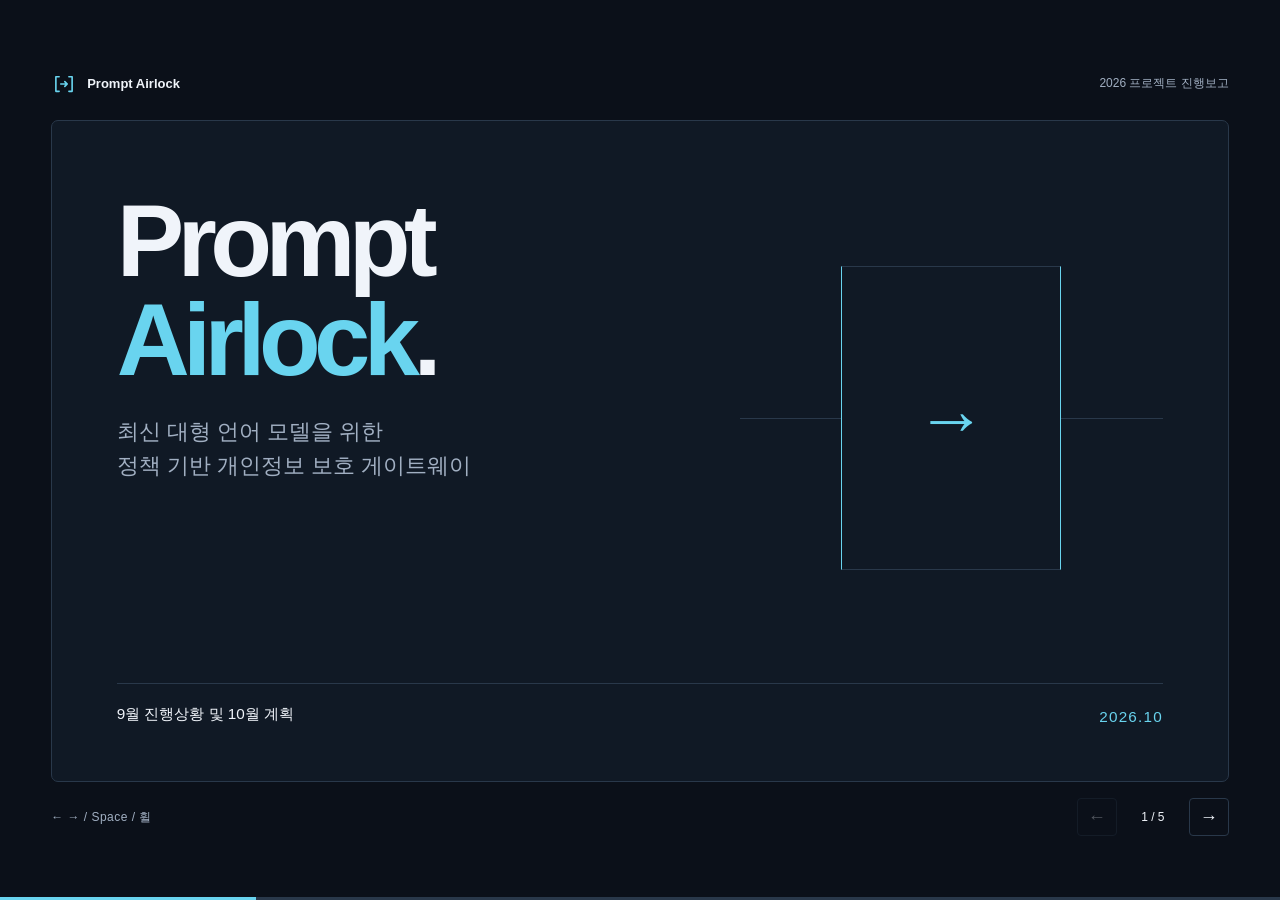
==== 2026-10/index.html @ ae971f16 "Create monthly progress archive and October slides" ====
<!doctype html>
<html lang="ko">
<head>
  <meta charset="utf-8">
  <meta name="viewport" content="width=device-width, initial-scale=1">
  <meta name="description" content="Prompt Airlock의 9월 조사 및 설계 진행상황, 10월 MVP 구현 계획, 11월 말까지의 개발 로드맵.">
  <title>Prompt Airlock · 9월 진행상황 및 10월 계획</title>
  <link rel="icon" href="../assets/airlock.svg" type="image/svg+xml">
  <link rel="stylesheet" href="./style.css">
  <script src="./script.js" defer></script>
</head>
<body>
  <div class="presentation">
    <header class="presentation-header">
      <a href="../" class="brand"><img src="../assets/airlock.svg" width="26" height="26" alt=""><span>Prompt Airlock</span></a>
      <span class="project-year">2026 프로젝트 진행보고</span>
    </header>

    <main class="deck" aria-label="프로젝트 진행보고 슬라이드">
      <section class="slide cover" id="slide-1" aria-labelledby="title-1">
        <div class="cover-main">
          <h1 id="title-1">Prompt <br><span>Airlock</span><span class="title-period" aria-hidden="true">.</span></h1>
          <p class="subtitle">최신 대형 언어 모델을 위한 <br>정책 기반 개인정보 보호 게이트웨이</p>
        </div>
        <div class="boundary-art" aria-hidden="true">
          <div class="boundary-line"></div><div class="boundary-door"><span>→</span></div><div class="boundary-line"></div>
        </div>
        <footer class="cover-footer"><p>9월 진행상황 및 10월 계획</p><time datetime="2026-10">2026.10</time></footer>
      </section>

      <section class="slide" id="slide-2" aria-labelledby="title-2" hidden>
        <header class="slide-heading"><span class="section-number" aria-hidden="true">01 / 조사</span><h2 id="title-2">9월 <span>· 조사 및 설계</span></h2></header>
        <ol class="research-grid">
          <li><span class="item-number" aria-hidden="true">01</span><h3>공공부문 AI 보안 <br>요구사항 검토</h3></li>
          <li><span class="item-number" aria-hidden="true">02</span><h3>최신 LLM의 <br>데이터 흐름 위험 분석</h3></li>
          <li><span class="item-number" aria-hidden="true">03</span><h3>프롬프트 정제 <br>접근 방식 검토</h3></li>
          <li><span class="item-number" aria-hidden="true">04</span><h3>개인정보 탐지 및 <br>가명처리 조사</h3></li>
          <li><span class="item-number" aria-hidden="true">05</span><h3>게이트웨이 <br>아키텍처 정의</h3></li>
          <li><span class="item-number" aria-hidden="true">06</span><h3>대규모 RAG를 사용하지 않는 <br>경량 아키텍처 선택</h3></li>
        </ol>
        <p class="takeaway"><span>조사 결과</span>핵심 아키텍처와 구현 방향 정의</p>
      </section>

      <section class="slide architecture" id="slide-3" aria-labelledby="title-3" hidden>
        <header class="slide-heading"><span class="section-number" aria-hidden="true">02 / 제안 아키텍처</span><h2 id="title-3">게이트웨이 아키텍처</h2></header>
        <div class="architecture-layout">
          <p class="boundary-statement">프롬프트가 <br><em>신뢰 환경을 벗어나는</em> <br>경계를 보호합니다.</p>
          <div class="flow" aria-label="제안 데이터 흐름: 사용자 입력부터 응답의 가명 복원까지">
            <div class="flow-group"><h3><span>01</span> 정책</h3><ol start="1"><li>사용자</li><li class="accent-node">정책 검사</li></ol></div>
            <div class="flow-group"><h3><span>02</span> 개인정보 <br>보호</h3><ol start="3"><li>개인정보 / 민감정보 탐지</li><li>가명 치환</li><li>잔여 민감정보 검사</li></ol></div>
            <div class="flow-group"><h3><span>03</span> 외부 LLM <br>및 응답</h3><ol start="6"><li class="external-node">최신 LLM</li><li>응답 필터</li><li>가명 복원</li><li>사용자</li></ol></div>
          </div>
        </div>
      </section>

      <section class="slide" id="slide-4" aria-labelledby="title-4" hidden>
        <header class="slide-heading"><span class="section-number" aria-hidden="true">03 / 다음 단계</span><h2 id="title-4">10월 <span>· MVP 구현</span></h2></header>
        <ol class="implementation-list">
          <li><span class="item-number" aria-hidden="true">01</span><h3>게이트웨이 기본 구조</h3></li>
          <li><span class="item-number" aria-hidden="true">02</span><h3>정책 검사</h3></li>
          <li><span class="item-number" aria-hidden="true">03</span><h3>개인정보 / 민감정보 탐지</h3></li>
          <li><span class="item-number" aria-hidden="true">04</span><h3>가명처리 및 복원</h3></li>
          <li><span class="item-number" aria-hidden="true">05</span><h3>최신 LLM API 중계</h3></li>
          <li><span class="item-number" aria-hidden="true">06</span><h3>기본 종단 간 테스트</h3></li>
        </ol>
        <p class="takeaway"><span>핵심 목표</span>전체 흐름이 동작하는 MVP 구축</p>
      </section>

      <section class="slide" id="slide-5" aria-labelledby="title-5" hidden>
        <header class="slide-heading"><span class="section-number" aria-hidden="true">04 / 개발 로드맵</span><h2 id="title-5">11월까지의 로드맵</h2></header>
        <ol class="roadmap">
          <li><span class="timeline-dot" aria-hidden="true"></span><h3>9월</h3><p class="phase">조사 및 아키텍처 설계</p><ul><li>요구사항 검토</li><li>관련 연구 조사</li><li>게이트웨이 설계</li></ul></li>
          <li><span class="timeline-dot" aria-hidden="true"></span><h3>10월</h3><p class="phase">핵심 기능 구현</p><ul><li>개인정보 보호 파이프라인</li><li>API 중계</li><li>MVP 테스트</li></ul></li>
          <li><span class="timeline-dot" aria-hidden="true"></span><h3>11월</h3><p class="phase">통합 및 평가</p><ul><li>탐지 성능 개선</li><li>개인정보 보호 / 활용성 테스트</li><li>지연시간 측정</li><li>안정화</li></ul></li>
        </ol>
        <p class="takeaway"><span>완료 목표</span>11월 말 개발 완료 예정</p>
      </section>
    </main>

    <footer class="presentation-footer">
      <span class="navigation-hint">← → <span class="desktop-hint"> / Space / 휠</span><span class="mobile-hint"> / 스와이프</span></span>
      <nav class="slide-controls" aria-label="슬라이드 이동"><button type="button" id="previous" aria-label="이전 슬라이드" disabled>←</button><output id="slide-counter" aria-live="polite" aria-atomic="true">1 / 5</output><button type="button" id="next" aria-label="다음 슬라이드">→</button></nav>
    </footer>
    <div class="progress-track" role="progressbar" aria-label="슬라이드 진행상황" aria-valuemin="1" aria-valuemax="5" aria-valuenow="1"><div class="progress-fill"></div></div>
  </div>
  <noscript><p class="noscript-note">슬라이드를 넘기려면 JavaScript를 활성화해 주세요.</p></noscript>
</body>
</html>
---- 2026-10/style.css ----
:root {
  color-scheme: dark;
  --bg: #0b1019;
  --surface: #101925;
  --card: #14202f;
  --text: #f0f4fa;
  --muted: #a1afc2;
  --accent: #69d4ef;
  --line: #29384a;
  --radius: 7px;
  --motion: 180ms;
}
* { box-sizing: border-box; }
body { margin: 0; background: var(--bg); color: var(--text); font-family: -apple-system, BlinkMacSystemFont, "Segoe UI", sans-serif; }
a { color: inherit; text-decoration: none; }
button { font: inherit; }
button, a { -webkit-tap-highlight-color: transparent; }
button:focus-visible, a:focus-visible { outline: 2px solid var(--accent); outline-offset: 4px; }
.presentation { width: min(1440px, 100%); min-height: 100svh; margin: auto; padding: 0 clamp(16px, 4vw, 60px); display: flex; flex-direction: column; justify-content: center; }
.presentation-header, .presentation-footer { display: flex; align-items: center; justify-content: space-between; gap: 16px; flex-shrink: 0; }
.presentation-header { height: 72px; font-size: 13px; }
.brand { display: inline-flex; align-items: center; gap: 10px; font-weight: 600; }
.project-year { color: var(--muted); font-size: 12px; }
.deck { position: relative; width: 100%; aspect-ratio: 16 / 9; max-height: calc(100svh - 142px); min-height: 440px; overflow: hidden; border: 1px solid var(--line); border-radius: var(--radius); background: var(--surface); container-type: size; }
.slide { width: 100%; height: 100%; padding: 4.8cqw 5.5cqw; display: flex; flex-direction: column; gap: 3cqh; animation: enter var(--motion) ease-out; }
.slide[hidden] { display: none; }
.slide-heading { margin-bottom: 1cqh; }
.section-number { display: block; margin-bottom: 14px; color: var(--accent); font-size: clamp(10px, 1cqw, 13px); font-weight: 600; letter-spacing: .14em; }
h1, h2, h3, p { margin: 0; }
h2 { font-size: clamp(26px, 3.1cqw, 44px); font-weight: 600; line-height: 1.18; letter-spacing: -.035em; }
h2 span { color: var(--muted); font-weight: 400; }
h3 { font-weight: 500; }
.cover { position: relative; justify-content: space-between; }
.cover-main { margin-top: 2cqh; position: relative; z-index: 1; }
.cover h1 { font-size: clamp(66px, 8.6cqw, 124px); font-weight: 600; line-height: .98; letter-spacing: -.065em; }
.cover h1 > span:not(.title-period) { color: var(--accent); }
.title-period { color: var(--text); }
.subtitle { margin-top: 4cqh; font-size: clamp(17px, 1.9cqw, 27px); line-height: 1.5; color: var(--muted); }
.cover-footer { display: flex; justify-content: space-between; align-items: end; gap: 16px; border-top: 1px solid var(--line); padding-top: 3cqh; font-size: clamp(13px, 1.3cqw, 18px); }
.cover-footer time { color: var(--accent); letter-spacing: .08em; white-space: nowrap; }
.boundary-art { position: absolute; width: 36%; right: 5.5%; top: 22%; height: 46%; display: flex; align-items: center; }
.boundary-line { height: 1px; background: var(--line); flex: 1; }
.boundary-door { width: 52%; height: 100%; border: 1px solid var(--line); border-left-color: var(--accent); border-right-color: var(--accent); display: grid; place-items: center; }
.boundary-door span { color: var(--accent); font-size: 6cqw; font-weight: 200; }
.research-grid { display: grid; grid-template-columns: repeat(3, minmax(0, 1fr)); grid-template-rows: repeat(2, 1fr); gap: 14px; list-style: none; padding: 0; margin: 0; flex: 1; }
.research-grid > li { padding: 2cqw; background: var(--card); border: 1px solid var(--line); border-radius: var(--radius); display: flex; flex-direction: column; justify-content: space-between; gap: 12px; }
.item-number { color: var(--accent); font-size: 12px; letter-spacing: .08em; }
.research-grid h3 { font-size: clamp(13px, 1.45cqw, 20px); line-height: 1.5; }
.takeaway { display: flex; align-items: baseline; gap: 20px; margin-top: auto; padding-top: 3cqh; border-top: 1px solid var(--line); font-size: clamp(13px, 1.55cqw, 21px); line-height: 1.5; }
.takeaway > span { color: var(--accent); font-size: 11px; font-weight: 600; letter-spacing: .12em; text-transform: uppercase; flex-shrink: 0; }
.architecture { padding-top: 3.5cqw; padding-bottom: 3.5cqw; }
.architecture-layout { display: grid; grid-template-columns: .9fr 1.1fr; align-items: center; gap: 5cqw; flex: 1; min-height: 0; }
.boundary-statement { font-size: clamp(20px, 2.8cqw, 38px); line-height: 1.4; letter-spacing: -.035em; }
.boundary-statement em { font-style: normal; color: var(--accent); }
.flow { display: flex; flex-direction: column; gap: 12px; }
.flow-group { display: grid; grid-template-columns: 105px minmax(0, 1fr); gap: 12px; }
.flow-group h3 { padding-top: 7px; font-size: 12px; line-height: 1.45; color: var(--muted); }
.flow-group h3 span { display: block; color: var(--accent); font-size: 10px; margin-bottom: 3px; letter-spacing: .1em; }
.flow ol { list-style: none; padding: 0; margin: 0; display: flex; flex-direction: column; gap: 12px; }
.flow li { position: relative; border: 1px solid var(--line); border-radius: 4px; background: var(--card); padding: 5px 8px; text-align: center; font-size: clamp(11px, 1.15cqw, 15px); line-height: 1.25; }
.flow li::after { content: "↓"; position: absolute; color: var(--accent); font-size: 11px; left: 50%; transform: translateX(-50%); top: 100%; line-height: 12px; }
.flow-group:last-child li:last-child::after { content: none; }
.flow .accent-node { border-color: #4b8a9d; }
.flow .external-node { border-style: dashed; color: var(--accent); }
.implementation-list { list-style: none; padding: 0; margin: 0; display: grid; grid-template-columns: repeat(2, minmax(0, 1fr)); gap: 0 36px; flex: 1; }
.implementation-list li { display: flex; align-items: center; gap: 20px; border-bottom: 1px solid var(--line); padding: 16px 0; }
.implementation-list h3 { font-size: clamp(16px, 1.8cqw, 25px); line-height: 1.4; }
.roadmap { list-style: none; padding: 0; margin: 3cqh 0 0; display: grid; grid-template-columns: repeat(3, minmax(0, 1fr)); flex: 1; }
.roadmap > li { position: relative; padding: 32px 20px 16px 0; border-top: 1px solid var(--line); }
.timeline-dot { position: absolute; top: -5px; left: 0; width: 9px; height: 9px; background: var(--accent); border-radius: 50%; }
.roadmap h3 { font-size: clamp(21px, 2.2cqw, 30px); letter-spacing: -.03em; }
.phase { color: var(--accent); margin-top: 14px; font-size: clamp(12px, 1.25cqw, 17px); line-height: 1.5; }
.roadmap ul { margin: 24px 0 0; padding-left: 18px; color: var(--muted); font-size: clamp(13px, 1.35cqw, 19px); line-height: 1.85; }
.presentation-footer { height: 70px; font-size: 12px; color: var(--muted); }
.navigation-hint { letter-spacing: .04em; }
.mobile-hint { display: none; }
.slide-controls { display: flex; align-items: center; gap: 18px; }
.slide-controls button { background: transparent; border: 1px solid var(--line); border-radius: 4px; color: var(--text); min-width: 40px; min-height: 38px; cursor: pointer; font-size: 18px; }
.slide-controls button:hover:enabled { border-color: var(--accent); color: var(--accent); }
.slide-controls button:disabled { opacity: .3; cursor: default; }
#slide-counter { color: var(--text); font-variant-numeric: tabular-nums; white-space: nowrap; min-width: 36px; text-align: center; }
.progress-track { position: fixed; bottom: 0; left: 0; right: 0; height: 3px; background: var(--line); }
.progress-fill { width: 20%; height: 100%; background: var(--accent); transition: width var(--motion) ease-out; }
.noscript-note { padding: 16px; }
@keyframes enter { from { opacity: .35; transform: translateY(5px); } to { opacity: 1; transform: translateY(0); } }

@media (max-width: 760px) {
  .presentation { padding: 0 16px; justify-content: flex-start; }
  .presentation-header { height: 60px; }
  .project-year { font-size: 10px; }
  .deck { aspect-ratio: auto; height: calc(100svh - 126px); max-height: none; min-height: 490px; }
  .slide { padding: 28px 22px; gap: 20px; }
  .section-number { font-size: 9px; margin-bottom: 12px; }
  h2 { font-size: clamp(25px, 5vw, 34px); }
  h2 span { display: block; margin-top: 5px; font-size: .75em; }
  .cover-main { margin-top: 4cqh; }
  .cover h1 { font-size: clamp(58px, 14cqw, 100px); }
  .subtitle { font-size: clamp(15px, 3.8cqw, 22px); margin-top: 24px; }
  .boundary-art { width: 37%; height: 24%; top: 54%; right: 22px; }
  .boundary-door span { font-size: 10cqw; }
  .cover-footer { flex-direction: column; align-items: flex-start; gap: 12px; padding-top: 20px; font-size: 14px; }
  .research-grid { grid-template-columns: repeat(2, minmax(0, 1fr)); grid-template-rows: repeat(3, 1fr); gap: 10px; }
  .research-grid > li { padding: 14px; gap: 10px; }
  .research-grid h3 { font-size: clamp(12px, 2.9vw, 17px); line-height: 1.45; }
  .research-grid h3 br { display: none; }
  .takeaway { gap: 9px; flex-direction: column; font-size: 14px; padding-top: 18px; }
  .architecture-layout { grid-template-columns: 1fr; gap: 16px; align-content: start; }
  .boundary-statement { font-size: 16px; line-height: 1.45; order: 2; }
  .boundary-statement br { display: none; }
  .flow-group { grid-template-columns: 76px minmax(0, 1fr); gap: 8px; }
  .flow-group h3 { font-size: 10px; }
  .flow li { font-size: 11px; padding: 6px 5px; }
  .implementation-list { grid-template-columns: 1fr; }
  .implementation-list li { gap: 16px; padding: 10px 0; }
  .implementation-list h3 { font-size: 16px; }
  .roadmap { grid-template-columns: 1fr; margin-top: 0; }
  .roadmap > li { border-top: 0; border-left: 1px solid var(--line); padding: 0 0 18px 22px; }
  .timeline-dot { top: 5px; left: -5px; }
  .roadmap h3 { font-size: 20px; }
  .phase { margin-top: 5px; font-size: 12px; }
  .roadmap ul { margin-top: 7px; font-size: 12px; line-height: 1.55; display: flex; flex-wrap: wrap; gap: 2px 20px; }
  .presentation-footer { height: 66px; }
  .desktop-hint { display: none; }
  .mobile-hint { display: inline; }
  .slide-controls { gap: 12px; }
}
@media (max-height: 650px) and (min-width: 761px) {
  .presentation-header { height: 48px; }
  .presentation-footer { height: 54px; }
  .deck { max-height: calc(100svh - 102px); min-height: 0; }
  .slide { padding: 3cqh 4cqw; gap: 2cqh; }
  .section-number { margin-bottom: 7px; }
  h2 { font-size: 25px; }
  .flow, .flow ol { gap: 8px; }
  .flow li { padding: 3px; font-size: 11px; }
  .flow li::after { line-height: 8px; font-size: 9px; }
  .cover h1 { font-size: 19cqh; }
  .subtitle { font-size: 4cqh; }
  .roadmap > li { padding-top: 20px; }
  .roadmap ul { margin-top: 12px; }
}
@media (max-width: 360px) {
  .slide { padding: 22px 16px; gap: 16px; }
  .research-grid > li { padding: 10px; }
  .brand { gap: 6px; font-size: 12px; }
  .project-year { font-size: 9px; }
}
@media (max-width: 760px) and (max-height: 700px) {
  .slide:not(.cover) { padding: 18px 16px; gap: 12px; }
  .slide-heading { margin-bottom: 0; }
  h2 { font-size: 22px; }
  .research-grid > li { padding: 8px; gap: 0; justify-content: center; }
  .research-grid .item-number { display: none; }
  .research-grid h3 { font-size: 11.5px; }
  .roadmap > li { padding-bottom: 12px; }
  .roadmap h3 { font-size: 18px; }
  .phase { margin-top: 3px; font-size: 11px; }
  .roadmap ul { margin-top: 5px; font-size: 11px; line-height: 1.4; }
  .takeaway { font-size: 12px; padding-top: 12px; gap: 6px; }
  .architecture { padding-top: 18px; padding-bottom: 18px; gap: 12px; }
  .architecture-layout { gap: 12px; }
  .flow, .flow ol { gap: 8px; }
  .flow li { padding: 4px; font-size: 10.5px; }
  .flow li::after { line-height: 8px; font-size: 9px; }
  .boundary-statement { font-size: 14px; }
}
@media (prefers-reduced-motion: reduce) { .slide { animation: none; } .progress-fill { transition: none; } }
@media print {
  .presentation { display: block; padding: 0; }
  .presentation-header, .presentation-footer, .progress-track { display: none; }
  .deck { overflow: visible; border: 0; max-height: none; height: auto; aspect-ratio: auto; container-type: normal; }
  .slide, .slide[hidden] { display: flex; min-height: 180mm; height: auto; padding: 18mm; break-after: page; animation: none; }
  .slide:last-child { break-after: auto; }
  .architecture-layout { min-height: 120mm; }
}
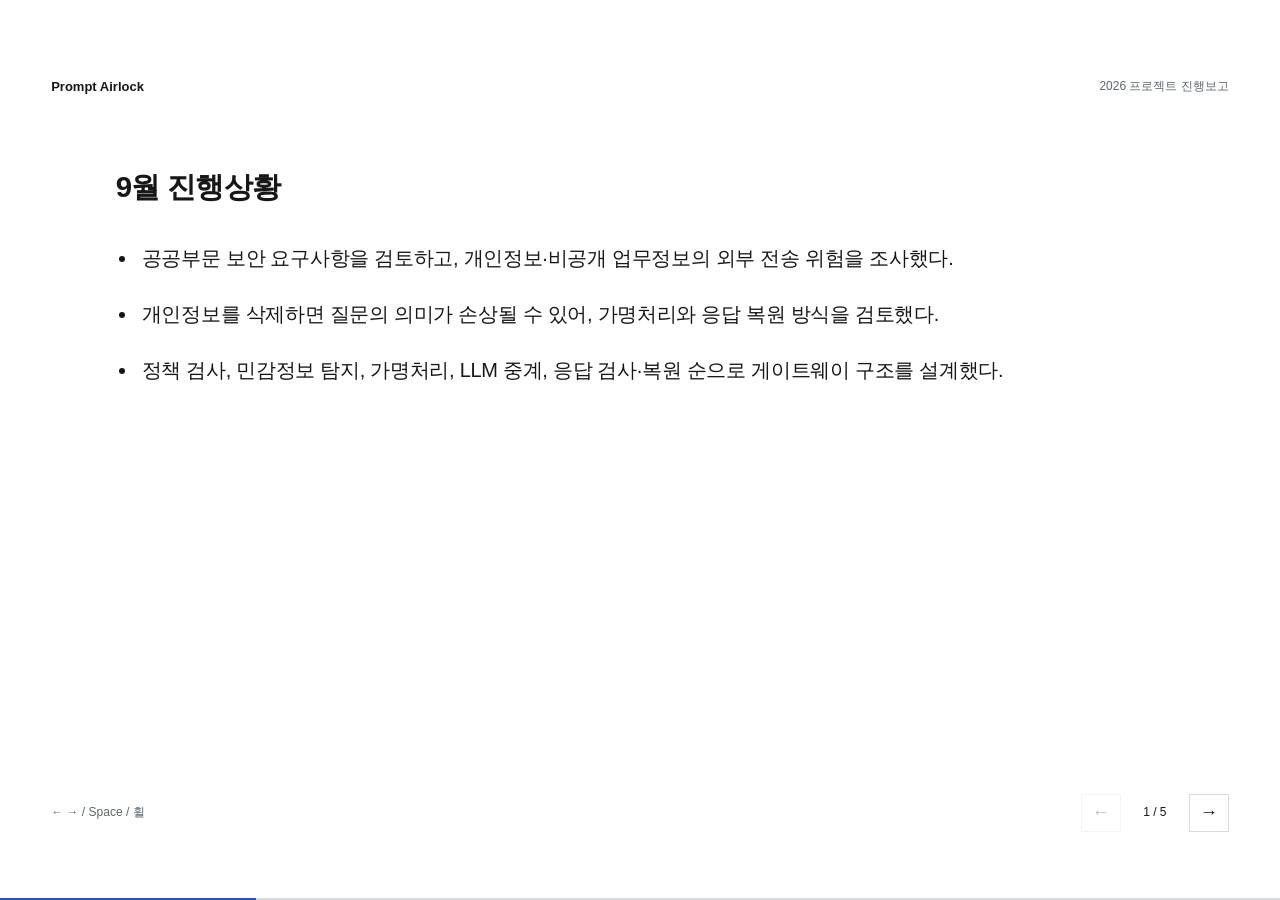
==== commit 7e2a0954: "승인한 흰 배경 진행보고 5장 게시" ====
--- a/2026-10/index.html
+++ b/2026-10/index.html
@@ -12,68 +12,59 @@
 <body>
   <div class="presentation">
     <header class="presentation-header">
-      <a href="../" class="brand"><img src="../assets/airlock.svg" width="26" height="26" alt=""><span>Prompt Airlock</span></a>
+      <a href="../" class="brand"><span>Prompt Airlock</span></a>
       <span class="project-year">2026 프로젝트 진행보고</span>
     </header>
 
     <main class="deck" aria-label="프로젝트 진행보고 슬라이드">
-      <section class="slide cover" id="slide-1" aria-labelledby="title-1">
-        <div class="cover-main">
-          <h1 id="title-1">Prompt <br><span>Airlock</span><span class="title-period" aria-hidden="true">.</span></h1>
-          <p class="subtitle">최신 대형 언어 모델을 위한 <br>정책 기반 개인정보 보호 게이트웨이</p>
-        </div>
-        <div class="boundary-art" aria-hidden="true">
-          <div class="boundary-line"></div><div class="boundary-door"><span>→</span></div><div class="boundary-line"></div>
-        </div>
-        <footer class="cover-footer"><p>9월 진행상황 및 10월 계획</p><time datetime="2026-10">2026.10</time></footer>
+      <section class="slide" id="slide-1" aria-labelledby="title-1">
+        <header class="slide-heading"><h1 id="title-1">9월 진행상황</h1></header>
+        <ul class="content-list">
+          <li>공공부문 보안 요구사항을 검토하고, 개인정보·비공개 업무정보의 외부 전송 위험을 조사했다.</li>
+          <li>개인정보를 삭제하면 질문의 의미가 손상될 수 있어, 가명처리와 응답 복원 방식을 검토했다.</li>
+          <li>정책 검사, 민감정보 탐지, 가명처리, LLM 중계, 응답 검사·복원 순으로 게이트웨이 구조를 설계했다.</li>
+        </ul>
       </section>
 
       <section class="slide" id="slide-2" aria-labelledby="title-2" hidden>
-        <header class="slide-heading"><span class="section-number" aria-hidden="true">01 / 조사</span><h2 id="title-2">9월 <span>· 조사 및 설계</span></h2></header>
-        <ol class="research-grid">
-          <li><span class="item-number" aria-hidden="true">01</span><h3>공공부문 AI 보안 <br>요구사항 검토</h3></li>
-          <li><span class="item-number" aria-hidden="true">02</span><h3>최신 LLM의 <br>데이터 흐름 위험 분석</h3></li>
-          <li><span class="item-number" aria-hidden="true">03</span><h3>프롬프트 정제 <br>접근 방식 검토</h3></li>
-          <li><span class="item-number" aria-hidden="true">04</span><h3>개인정보 탐지 및 <br>가명처리 조사</h3></li>
-          <li><span class="item-number" aria-hidden="true">05</span><h3>게이트웨이 <br>아키텍처 정의</h3></li>
-          <li><span class="item-number" aria-hidden="true">06</span><h3>대규모 RAG를 사용하지 않는 <br>경량 아키텍처 선택</h3></li>
-        </ol>
-        <p class="takeaway"><span>조사 결과</span>핵심 아키텍처와 구현 방향 정의</p>
+        <header class="slide-heading"><h2 id="title-2">설계 방향</h2></header>
+        <ul class="content-list">
+          <li>대규모 RAG나 자체 생성형 LLM 없이 경량 게이트웨이로 구성</li>
+          <li>개인정보는 가명으로 치환하고, 응답에서 원래 값으로 복원</li>
+          <li>개인정보 탐지와 별도로 정책 검사에서 외부 전송 허용 여부 판단</li>
+        </ul>
       </section>
 
       <section class="slide architecture" id="slide-3" aria-labelledby="title-3" hidden>
-        <header class="slide-heading"><span class="section-number" aria-hidden="true">02 / 제안 아키텍처</span><h2 id="title-3">게이트웨이 아키텍처</h2></header>
+        <header class="slide-heading"><h2 id="title-3">게이트웨이 아키텍처</h2></header>
         <div class="architecture-layout">
-          <p class="boundary-statement">프롬프트가 <br><em>신뢰 환경을 벗어나는</em> <br>경계를 보호합니다.</p>
+          <p class="boundary-statement">정책 검사와 가명처리를 거쳐 외부 LLM으로 전송한다.<br><br>응답도 검사한 뒤 가명을 복원한다.</p>
           <div class="flow" aria-label="제안 데이터 흐름: 사용자 입력부터 응답의 가명 복원까지">
-            <div class="flow-group"><h3><span>01</span> 정책</h3><ol start="1"><li>사용자</li><li class="accent-node">정책 검사</li></ol></div>
-            <div class="flow-group"><h3><span>02</span> 개인정보 <br>보호</h3><ol start="3"><li>개인정보 / 민감정보 탐지</li><li>가명 치환</li><li>잔여 민감정보 검사</li></ol></div>
-            <div class="flow-group"><h3><span>03</span> 외부 LLM <br>및 응답</h3><ol start="6"><li class="external-node">최신 LLM</li><li>응답 필터</li><li>가명 복원</li><li>사용자</li></ol></div>
+            <div class="flow-group"><h3>정책</h3><ol start="1"><li>사용자</li><li class="accent-node">정책 검사</li></ol></div>
+            <div class="flow-group"><h3>개인정보 <br>보호</h3><ol start="3"><li>개인정보 / 민감정보 탐지</li><li>가명 치환</li><li>잔여 민감정보 검사</li></ol></div>
+            <div class="flow-group"><h3>외부 LLM <br>및 응답</h3><ol start="6"><li class="external-node">최신 LLM</li><li>응답 필터</li><li>가명 복원</li><li>사용자</li></ol></div>
           </div>
         </div>
       </section>
 
       <section class="slide" id="slide-4" aria-labelledby="title-4" hidden>
-        <header class="slide-heading"><span class="section-number" aria-hidden="true">03 / 다음 단계</span><h2 id="title-4">10월 <span>· MVP 구현</span></h2></header>
-        <ol class="implementation-list">
-          <li><span class="item-number" aria-hidden="true">01</span><h3>게이트웨이 기본 구조</h3></li>
-          <li><span class="item-number" aria-hidden="true">02</span><h3>정책 검사</h3></li>
-          <li><span class="item-number" aria-hidden="true">03</span><h3>개인정보 / 민감정보 탐지</h3></li>
-          <li><span class="item-number" aria-hidden="true">04</span><h3>가명처리 및 복원</h3></li>
-          <li><span class="item-number" aria-hidden="true">05</span><h3>최신 LLM API 중계</h3></li>
-          <li><span class="item-number" aria-hidden="true">06</span><h3>기본 종단 간 테스트</h3></li>
-        </ol>
-        <p class="takeaway"><span>핵심 목표</span>전체 흐름이 동작하는 MVP 구축</p>
+        <header class="slide-heading"><h2 id="title-4">10월 구현 계획</h2></header>
+        <ul class="content-list">
+          <li>게이트웨이 기본 구조, 정책 검사, 개인정보 탐지 구현</li>
+          <li>가명처리·복원 기능과 외부 LLM API 연결</li>
+          <li>합성 한국어 프롬프트로 입력부터 응답까지 전체 흐름 테스트</li>
+        </ul>
+        <p class="takeaway">목표: 입력부터 응답까지 동작하는 MVP</p>
       </section>
 
       <section class="slide" id="slide-5" aria-labelledby="title-5" hidden>
-        <header class="slide-heading"><span class="section-number" aria-hidden="true">04 / 개발 로드맵</span><h2 id="title-5">11월까지의 로드맵</h2></header>
+        <header class="slide-heading"><h2 id="title-5">11월까지의 일정</h2></header>
         <ol class="roadmap">
-          <li><span class="timeline-dot" aria-hidden="true"></span><h3>9월</h3><p class="phase">조사 및 아키텍처 설계</p><ul><li>요구사항 검토</li><li>관련 연구 조사</li><li>게이트웨이 설계</li></ul></li>
-          <li><span class="timeline-dot" aria-hidden="true"></span><h3>10월</h3><p class="phase">핵심 기능 구현</p><ul><li>개인정보 보호 파이프라인</li><li>API 중계</li><li>MVP 테스트</li></ul></li>
-          <li><span class="timeline-dot" aria-hidden="true"></span><h3>11월</h3><p class="phase">통합 및 평가</p><ul><li>탐지 성능 개선</li><li>개인정보 보호 / 활용성 테스트</li><li>지연시간 측정</li><li>안정화</li></ul></li>
+          <li><h3>9월</h3><p class="phase">조사 및 아키텍처 설계</p><ul><li>요구사항 검토</li><li>관련 연구 조사</li><li>게이트웨이 설계</li></ul></li>
+          <li><h3>10월</h3><p class="phase">핵심 기능 구현</p><ul><li>개인정보 보호 파이프라인</li><li>API 중계</li><li>MVP 테스트</li></ul></li>
+          <li><h3>11월</h3><p class="phase">통합 및 평가</p><ul><li>탐지 성능 개선</li><li>개인정보 보호 / 활용성 테스트</li><li>지연시간 측정</li><li>안정화</li></ul></li>
         </ol>
-        <p class="takeaway"><span>완료 목표</span>11월 말 개발 완료 예정</p>
+        <p class="takeaway">개발 완료 목표: 11월 말</p>
       </section>
     </main>
 
--- a/2026-10/style.css
+++ b/2026-10/style.css
@@ -1,175 +1,113 @@
 :root {
-  color-scheme: dark;
-  --bg: #0b1019;
-  --surface: #101925;
-  --card: #14202f;
-  --text: #f0f4fa;
-  --muted: #a1afc2;
-  --accent: #69d4ef;
-  --line: #29384a;
-  --radius: 7px;
-  --motion: 180ms;
+  color-scheme: light;
+  --bg: #ffffff;
+  --surface: #ffffff;
+  --card: #ffffff;
+  --text: #171717;
+  --muted: #60666f;
+  --accent: #2456a6;
+  --line: #d7dce2;
+  --motion: 150ms;
 }
 * { box-sizing: border-box; }
-body { margin: 0; background: var(--bg); color: var(--text); font-family: -apple-system, BlinkMacSystemFont, "Segoe UI", sans-serif; }
+body { margin: 0; background: var(--bg); color: var(--text); font-family: -apple-system, BlinkMacSystemFont, "Segoe UI", "Malgun Gothic", sans-serif; line-height: 1.65; word-break: keep-all; overflow-wrap: break-word; }
 a { color: inherit; text-decoration: none; }
 button { font: inherit; }
-button, a { -webkit-tap-highlight-color: transparent; }
 button:focus-visible, a:focus-visible { outline: 2px solid var(--accent); outline-offset: 4px; }
 .presentation { width: min(1440px, 100%); min-height: 100svh; margin: auto; padding: 0 clamp(16px, 4vw, 60px); display: flex; flex-direction: column; justify-content: center; }
 .presentation-header, .presentation-footer { display: flex; align-items: center; justify-content: space-between; gap: 16px; flex-shrink: 0; }
-.presentation-header { height: 72px; font-size: 13px; }
-.brand { display: inline-flex; align-items: center; gap: 10px; font-weight: 600; }
+.presentation-header { height: 64px; font-size: 13px; }
+.brand { display: inline-flex; align-items: center; gap: 9px; font-weight: 600; }
 .project-year { color: var(--muted); font-size: 12px; }
-.deck { position: relative; width: 100%; aspect-ratio: 16 / 9; max-height: calc(100svh - 142px); min-height: 440px; overflow: hidden; border: 1px solid var(--line); border-radius: var(--radius); background: var(--surface); container-type: size; }
-.slide { width: 100%; height: 100%; padding: 4.8cqw 5.5cqw; display: flex; flex-direction: column; gap: 3cqh; animation: enter var(--motion) ease-out; }
+.deck { width: 100%; aspect-ratio: 16 / 9; max-height: calc(100svh - 128px); min-height: 440px; overflow: hidden; background: var(--surface); container-type: size; }
+.slide { width: 100%; height: 100%; padding: 4cqw 5.5cqw; display: flex; flex-direction: column; gap: 4cqh; animation: enter var(--motion) ease-out; }
 .slide[hidden] { display: none; }
-.slide-heading { margin-bottom: 1cqh; }
-.section-number { display: block; margin-bottom: 14px; color: var(--accent); font-size: clamp(10px, 1cqw, 13px); font-weight: 600; letter-spacing: .14em; }
 h1, h2, h3, p { margin: 0; }
-h2 { font-size: clamp(26px, 3.1cqw, 44px); font-weight: 600; line-height: 1.18; letter-spacing: -.035em; }
-h2 span { color: var(--muted); font-weight: 400; }
-h3 { font-weight: 500; }
-.cover { position: relative; justify-content: space-between; }
-.cover-main { margin-top: 2cqh; position: relative; z-index: 1; }
-.cover h1 { font-size: clamp(66px, 8.6cqw, 124px); font-weight: 600; line-height: .98; letter-spacing: -.065em; }
-.cover h1 > span:not(.title-period) { color: var(--accent); }
-.title-period { color: var(--text); }
-.subtitle { margin-top: 4cqh; font-size: clamp(17px, 1.9cqw, 27px); line-height: 1.5; color: var(--muted); }
-.cover-footer { display: flex; justify-content: space-between; align-items: end; gap: 16px; border-top: 1px solid var(--line); padding-top: 3cqh; font-size: clamp(13px, 1.3cqw, 18px); }
-.cover-footer time { color: var(--accent); letter-spacing: .08em; white-space: nowrap; }
-.boundary-art { position: absolute; width: 36%; right: 5.5%; top: 22%; height: 46%; display: flex; align-items: center; }
-.boundary-line { height: 1px; background: var(--line); flex: 1; }
-.boundary-door { width: 52%; height: 100%; border: 1px solid var(--line); border-left-color: var(--accent); border-right-color: var(--accent); display: grid; place-items: center; }
-.boundary-door span { color: var(--accent); font-size: 6cqw; font-weight: 200; }
-.research-grid { display: grid; grid-template-columns: repeat(3, minmax(0, 1fr)); grid-template-rows: repeat(2, 1fr); gap: 14px; list-style: none; padding: 0; margin: 0; flex: 1; }
-.research-grid > li { padding: 2cqw; background: var(--card); border: 1px solid var(--line); border-radius: var(--radius); display: flex; flex-direction: column; justify-content: space-between; gap: 12px; }
-.item-number { color: var(--accent); font-size: 12px; letter-spacing: .08em; }
-.research-grid h3 { font-size: clamp(13px, 1.45cqw, 20px); line-height: 1.5; }
-.takeaway { display: flex; align-items: baseline; gap: 20px; margin-top: auto; padding-top: 3cqh; border-top: 1px solid var(--line); font-size: clamp(13px, 1.55cqw, 21px); line-height: 1.5; }
-.takeaway > span { color: var(--accent); font-size: 11px; font-weight: 600; letter-spacing: .12em; text-transform: uppercase; flex-shrink: 0; }
-.architecture { padding-top: 3.5cqw; padding-bottom: 3.5cqw; }
-.architecture-layout { display: grid; grid-template-columns: .9fr 1.1fr; align-items: center; gap: 5cqw; flex: 1; min-height: 0; }
-.boundary-statement { font-size: clamp(20px, 2.8cqw, 38px); line-height: 1.4; letter-spacing: -.035em; }
-.boundary-statement em { font-style: normal; color: var(--accent); }
-.flow { display: flex; flex-direction: column; gap: 12px; }
-.flow-group { display: grid; grid-template-columns: 105px minmax(0, 1fr); gap: 12px; }
-.flow-group h3 { padding-top: 7px; font-size: 12px; line-height: 1.45; color: var(--muted); }
-.flow-group h3 span { display: block; color: var(--accent); font-size: 10px; margin-bottom: 3px; letter-spacing: .1em; }
-.flow ol { list-style: none; padding: 0; margin: 0; display: flex; flex-direction: column; gap: 12px; }
-.flow li { position: relative; border: 1px solid var(--line); border-radius: 4px; background: var(--card); padding: 5px 8px; text-align: center; font-size: clamp(11px, 1.15cqw, 15px); line-height: 1.25; }
-.flow li::after { content: "↓"; position: absolute; color: var(--accent); font-size: 11px; left: 50%; transform: translateX(-50%); top: 100%; line-height: 12px; }
+h1, h2 { font-size: clamp(27px, 2.5cqw, 33px); font-weight: 600; line-height: 1.4; letter-spacing: -.025em; }
+h3 { font-weight: 600; }
+.content-list { margin: 1cqh 0 0; padding-left: 1.1em; font-size: clamp(18px, 1.7cqw, 22px); line-height: 1.8; letter-spacing: -.015em; }
+.content-list li { padding-left: .2em; margin-bottom: 1em; }
+.takeaway { margin-top: auto; padding-top: 18px; border-top: 1px solid var(--line); color: var(--muted); font-size: clamp(13px, 1.35cqw, 18px); line-height: 1.6; }
+.architecture-layout { display: grid; grid-template-columns: .8fr 1.2fr; align-items: center; gap: 5cqw; flex: 1; min-height: 0; }
+.boundary-statement { font-size: clamp(17px, 1.8cqw, 24px); line-height: 1.75; color: var(--muted); }
+.flow, .flow ol { display: flex; flex-direction: column; gap: 10px; }
+.flow-group { display: grid; grid-template-columns: 95px minmax(0, 1fr); gap: 12px; }
+.flow-group h3 { padding-top: 4px; font-size: 12px; font-weight: 400; line-height: 1.5; color: var(--muted); }
+.flow-group h3 span { display: block; font-size: 10px; margin-bottom: 3px; color: var(--muted); }
+.flow ol { list-style: none; padding: 0; margin: 0; }
+.flow li { position: relative; border: 1px solid var(--line); border-radius: 0; background: var(--card); padding: 5px 8px; text-align: center; font-size: clamp(11px, 1.1cqw, 14px); line-height: 1.3; }
+.flow li::after { content: "↓"; position: absolute; color: var(--muted); font-size: 10px; left: 50%; transform: translateX(-50%); top: 100%; line-height: 10px; }
 .flow-group:last-child li:last-child::after { content: none; }
-.flow .accent-node { border-color: #4b8a9d; }
-.flow .external-node { border-style: dashed; color: var(--accent); }
-.implementation-list { list-style: none; padding: 0; margin: 0; display: grid; grid-template-columns: repeat(2, minmax(0, 1fr)); gap: 0 36px; flex: 1; }
-.implementation-list li { display: flex; align-items: center; gap: 20px; border-bottom: 1px solid var(--line); padding: 16px 0; }
-.implementation-list h3 { font-size: clamp(16px, 1.8cqw, 25px); line-height: 1.4; }
-.roadmap { list-style: none; padding: 0; margin: 3cqh 0 0; display: grid; grid-template-columns: repeat(3, minmax(0, 1fr)); flex: 1; }
-.roadmap > li { position: relative; padding: 32px 20px 16px 0; border-top: 1px solid var(--line); }
-.timeline-dot { position: absolute; top: -5px; left: 0; width: 9px; height: 9px; background: var(--accent); border-radius: 50%; }
-.roadmap h3 { font-size: clamp(21px, 2.2cqw, 30px); letter-spacing: -.03em; }
-.phase { color: var(--accent); margin-top: 14px; font-size: clamp(12px, 1.25cqw, 17px); line-height: 1.5; }
-.roadmap ul { margin: 24px 0 0; padding-left: 18px; color: var(--muted); font-size: clamp(13px, 1.35cqw, 19px); line-height: 1.85; }
-.presentation-footer { height: 70px; font-size: 12px; color: var(--muted); }
-.navigation-hint { letter-spacing: .04em; }
+.flow .external-node { border-style: dashed; }
+.roadmap { list-style: none; padding: 0; margin: 2cqh 0 0; display: grid; grid-template-columns: repeat(3, minmax(0, 1fr)); flex: 1; }
+.roadmap > li { position: relative; padding: 24px 20px 16px 0; border-top: 1px solid var(--line); }
+.roadmap h3 { font-size: clamp(20px, 2cqw, 27px); }
+.phase { color: var(--muted); margin-top: 10px; font-size: clamp(12px, 1.2cqw, 16px); line-height: 1.6; }
+.roadmap ul { margin: 18px 0 0; padding-left: 18px; font-size: clamp(13px, 1.35cqw, 18px); line-height: 1.9; }
+.presentation-footer { height: 64px; font-size: 12px; color: var(--muted); }
 .mobile-hint { display: none; }
-.slide-controls { display: flex; align-items: center; gap: 18px; }
-.slide-controls button { background: transparent; border: 1px solid var(--line); border-radius: 4px; color: var(--text); min-width: 40px; min-height: 38px; cursor: pointer; font-size: 18px; }
-.slide-controls button:hover:enabled { border-color: var(--accent); color: var(--accent); }
+.slide-controls { display: flex; align-items: center; gap: 16px; }
+.slide-controls button { background: transparent; border: 1px solid var(--line); border-radius: 0; color: var(--text); min-width: 40px; min-height: 38px; cursor: pointer; font-size: 18px; }
+.slide-controls button:hover:enabled { border-color: var(--accent); }
 .slide-controls button:disabled { opacity: .3; cursor: default; }
 #slide-counter { color: var(--text); font-variant-numeric: tabular-nums; white-space: nowrap; min-width: 36px; text-align: center; }
-.progress-track { position: fixed; bottom: 0; left: 0; right: 0; height: 3px; background: var(--line); }
+.progress-track { position: fixed; bottom: 0; left: 0; right: 0; height: 2px; background: var(--line); }
 .progress-fill { width: 20%; height: 100%; background: var(--accent); transition: width var(--motion) ease-out; }
 .noscript-note { padding: 16px; }
-@keyframes enter { from { opacity: .35; transform: translateY(5px); } to { opacity: 1; transform: translateY(0); } }
-
+@keyframes enter { from { opacity: .5; } to { opacity: 1; } }
+@media (min-width: 761px) and (max-width: 1100px) {
+  .flow, .flow ol { gap: 8px; }
+  .flow li { padding: 4px 6px; font-size: 12px; }
+  .flow li::after { line-height: 8px; }
+}
 @media (max-width: 760px) {
   .presentation { padding: 0 16px; justify-content: flex-start; }
-  .presentation-header { height: 60px; }
-  .project-year { font-size: 10px; }
-  .deck { aspect-ratio: auto; height: calc(100svh - 126px); max-height: none; min-height: 490px; }
-  .slide { padding: 28px 22px; gap: 20px; }
-  .section-number { font-size: 9px; margin-bottom: 12px; }
-  h2 { font-size: clamp(25px, 5vw, 34px); }
-  h2 span { display: block; margin-top: 5px; font-size: .75em; }
-  .cover-main { margin-top: 4cqh; }
-  .cover h1 { font-size: clamp(58px, 14cqw, 100px); }
-  .subtitle { font-size: clamp(15px, 3.8cqw, 22px); margin-top: 24px; }
-  .boundary-art { width: 37%; height: 24%; top: 54%; right: 22px; }
-  .boundary-door span { font-size: 10cqw; }
-  .cover-footer { flex-direction: column; align-items: flex-start; gap: 12px; padding-top: 20px; font-size: 14px; }
-  .research-grid { grid-template-columns: repeat(2, minmax(0, 1fr)); grid-template-rows: repeat(3, 1fr); gap: 10px; }
-  .research-grid > li { padding: 14px; gap: 10px; }
-  .research-grid h3 { font-size: clamp(12px, 2.9vw, 17px); line-height: 1.45; }
-  .research-grid h3 br { display: none; }
-  .takeaway { gap: 9px; flex-direction: column; font-size: 14px; padding-top: 18px; }
+  .presentation-header { height: 56px; font-size: 12px; }
+  .project-year { font-size: 9px; }
+  .deck { aspect-ratio: auto; height: calc(100svh - 120px); max-height: none; min-height: 490px; }
+  .slide { padding: 26px 22px; gap: 20px; }
+  h1, h2 { font-size: 25px; }
+  .content-list { font-size: 17px; margin-top: 8px; line-height: 1.8; }
+  .content-list li { margin-bottom: 1.2em; }
+  .takeaway { font-size: 13px; padding-top: 16px; }
   .architecture-layout { grid-template-columns: 1fr; gap: 16px; align-content: start; }
-  .boundary-statement { font-size: 16px; line-height: 1.45; order: 2; }
+  .boundary-statement { font-size: 14px; line-height: 1.65; order: 2; }
   .boundary-statement br { display: none; }
-  .flow-group { grid-template-columns: 76px minmax(0, 1fr); gap: 8px; }
+  .flow-group { grid-template-columns: 72px minmax(0, 1fr); gap: 8px; }
   .flow-group h3 { font-size: 10px; }
-  .flow li { font-size: 11px; padding: 6px 5px; }
-  .implementation-list { grid-template-columns: 1fr; }
-  .implementation-list li { gap: 16px; padding: 10px 0; }
-  .implementation-list h3 { font-size: 16px; }
+  .flow li { font-size: 11px; padding: 5px; }
   .roadmap { grid-template-columns: 1fr; margin-top: 0; }
-  .roadmap > li { border-top: 0; border-left: 1px solid var(--line); padding: 0 0 18px 22px; }
-  .timeline-dot { top: 5px; left: -5px; }
+  .roadmap > li { border-top: 0; border-left: 1px solid var(--line); padding: 0 0 18px 20px; }
   .roadmap h3 { font-size: 20px; }
-  .phase { margin-top: 5px; font-size: 12px; }
-  .roadmap ul { margin-top: 7px; font-size: 12px; line-height: 1.55; display: flex; flex-wrap: wrap; gap: 2px 20px; }
-  .presentation-footer { height: 66px; }
+  .phase { margin-top: 3px; font-size: 12px; }
+  .roadmap ul { margin-top: 7px; font-size: 12px; line-height: 1.6; display: flex; flex-wrap: wrap; gap: 2px 20px; }
   .desktop-hint { display: none; }
   .mobile-hint { display: inline; }
   .slide-controls { gap: 12px; }
 }
+@media (max-width: 760px) and (max-height: 700px) {
+  .slide { padding: 18px 16px; gap: 14px; }
+  h1, h2 { font-size: 22px; }
+  .content-list { font-size: 15px; line-height: 1.7; }
+  .takeaway { font-size: 12px; padding-top: 12px; }
+  .flow, .flow ol { gap: 8px; }
+  .flow li { font-size: 10.5px; padding: 4px; }
+  .flow li::after { line-height: 8px; }
+  .boundary-statement { font-size: 12px; }
+  .roadmap > li { padding-bottom: 12px; }
+  .roadmap h3 { font-size: 18px; }
+  .phase { font-size: 11px; }
+  .roadmap ul { font-size: 11px; line-height: 1.4; margin-top: 5px; }
+}
 @media (max-height: 650px) and (min-width: 761px) {
-  .presentation-header { height: 48px; }
+  .presentation-header { height: 44px; }
   .presentation-footer { height: 54px; }
-  .deck { max-height: calc(100svh - 102px); min-height: 0; }
-  .slide { padding: 3cqh 4cqw; gap: 2cqh; }
-  .section-number { margin-bottom: 7px; }
-  h2 { font-size: 25px; }
+  .deck { max-height: calc(100svh - 98px); min-height: 0; }
+  .slide { padding: 3cqh 4cqw; gap: 3cqh; }
+  h1, h2 { font-size: 25px; }
+  .content-list { font-size: 17px; }
   .flow, .flow ol { gap: 8px; }
   .flow li { padding: 3px; font-size: 11px; }
-  .flow li::after { line-height: 8px; font-size: 9px; }
-  .cover h1 { font-size: 19cqh; }
-  .subtitle { font-size: 4cqh; }
-  .roadmap > li { padding-top: 20px; }
-  .roadmap ul { margin-top: 12px; }
-}
-@media (max-width: 360px) {
-  .slide { padding: 22px 16px; gap: 16px; }
-  .research-grid > li { padding: 10px; }
-  .brand { gap: 6px; font-size: 12px; }
-  .project-year { font-size: 9px; }
-}
-@media (max-width: 760px) and (max-height: 700px) {
-  .slide:not(.cover) { padding: 18px 16px; gap: 12px; }
-  .slide-heading { margin-bottom: 0; }
-  h2 { font-size: 22px; }
-  .research-grid > li { padding: 8px; gap: 0; justify-content: center; }
-  .research-grid .item-number { display: none; }
-  .research-grid h3 { font-size: 11.5px; }
-  .roadmap > li { padding-bottom: 12px; }
-  .roadmap h3 { font-size: 18px; }
-  .phase { margin-top: 3px; font-size: 11px; }
-  .roadmap ul { margin-top: 5px; font-size: 11px; line-height: 1.4; }
-  .takeaway { font-size: 12px; padding-top: 12px; gap: 6px; }
-  .architecture { padding-top: 18px; padding-bottom: 18px; gap: 12px; }
-  .architecture-layout { gap: 12px; }
-  .flow, .flow ol { gap: 8px; }
-  .flow li { padding: 4px; font-size: 10.5px; }
-  .flow li::after { line-height: 8px; font-size: 9px; }
-  .boundary-statement { font-size: 14px; }
+  .flow li::after { line-height: 8px; }
 }
 @media (prefers-reduced-motion: reduce) { .slide { animation: none; } .progress-fill { transition: none; } }
-@media print {
-  .presentation { display: block; padding: 0; }
-  .presentation-header, .presentation-footer, .progress-track { display: none; }
-  .deck { overflow: visible; border: 0; max-height: none; height: auto; aspect-ratio: auto; container-type: normal; }
-  .slide, .slide[hidden] { display: flex; min-height: 180mm; height: auto; padding: 18mm; break-after: page; animation: none; }
-  .slide:last-child { break-after: auto; }
-  .architecture-layout { min-height: 120mm; }
-}
